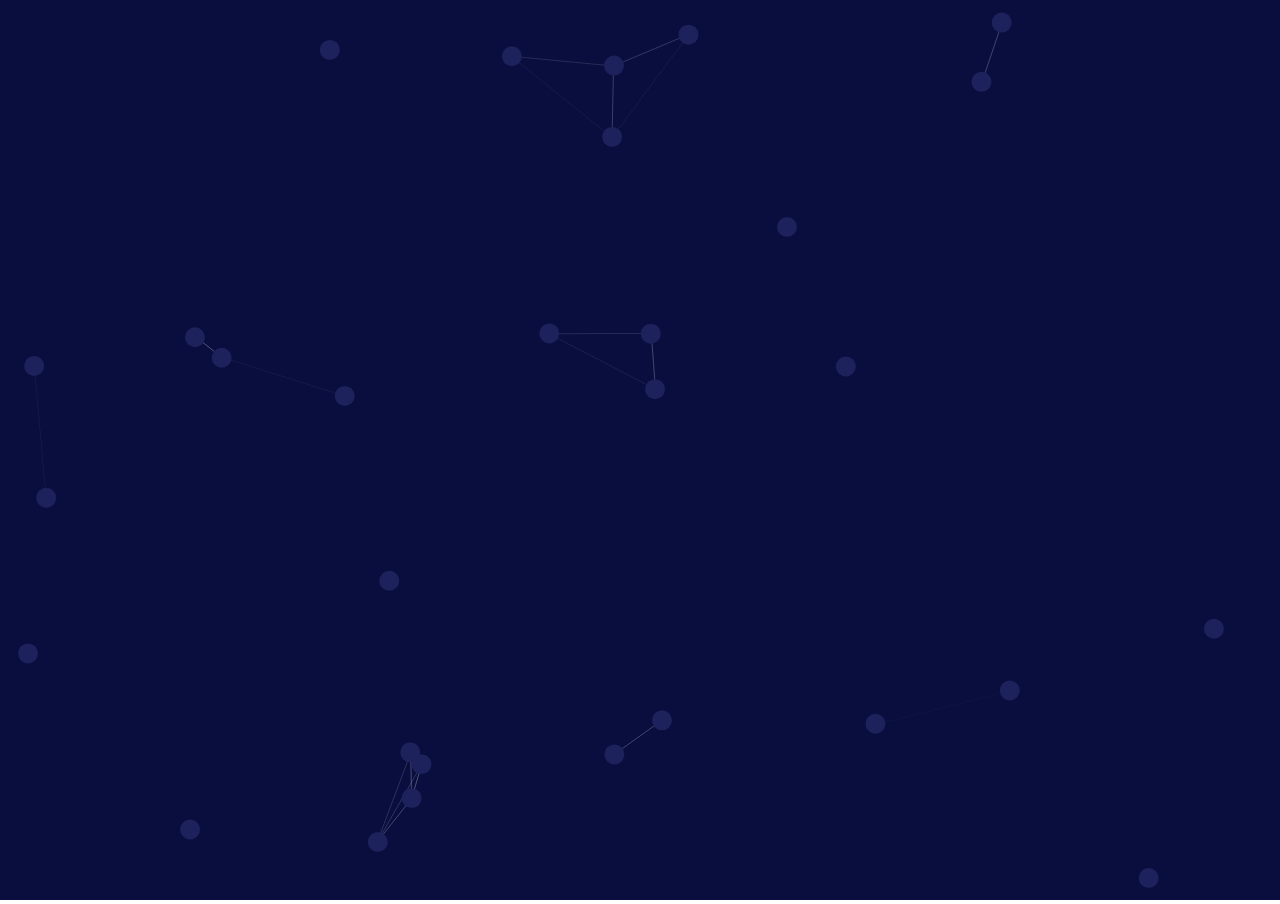
==== home.html @ faf8eda2 "hack to serve as a php app on heroku" ====
<!DOCTYPE html>
<html>
<head>
    <title>Magnovite 2014</title>

    <link rel="stylesheet" href="css/app.css" />
</head>
<body>
    <canvas id="canvas"></canvas>

    <script src="js/anim/utils.js"></script>
    <script src="js/anim/atom.js"></script>
    <script src="js/anim/anim.js"></script>

    <script>
    // get things rolling
    anim.init();
    </script>
</body>
</html>
---- css/app.css ----
html, body {
    width: 100%;
    height: 100%;
    margin: 0;
    padding: 0;
}

#canvas {
    background: #0a0e3e;
}
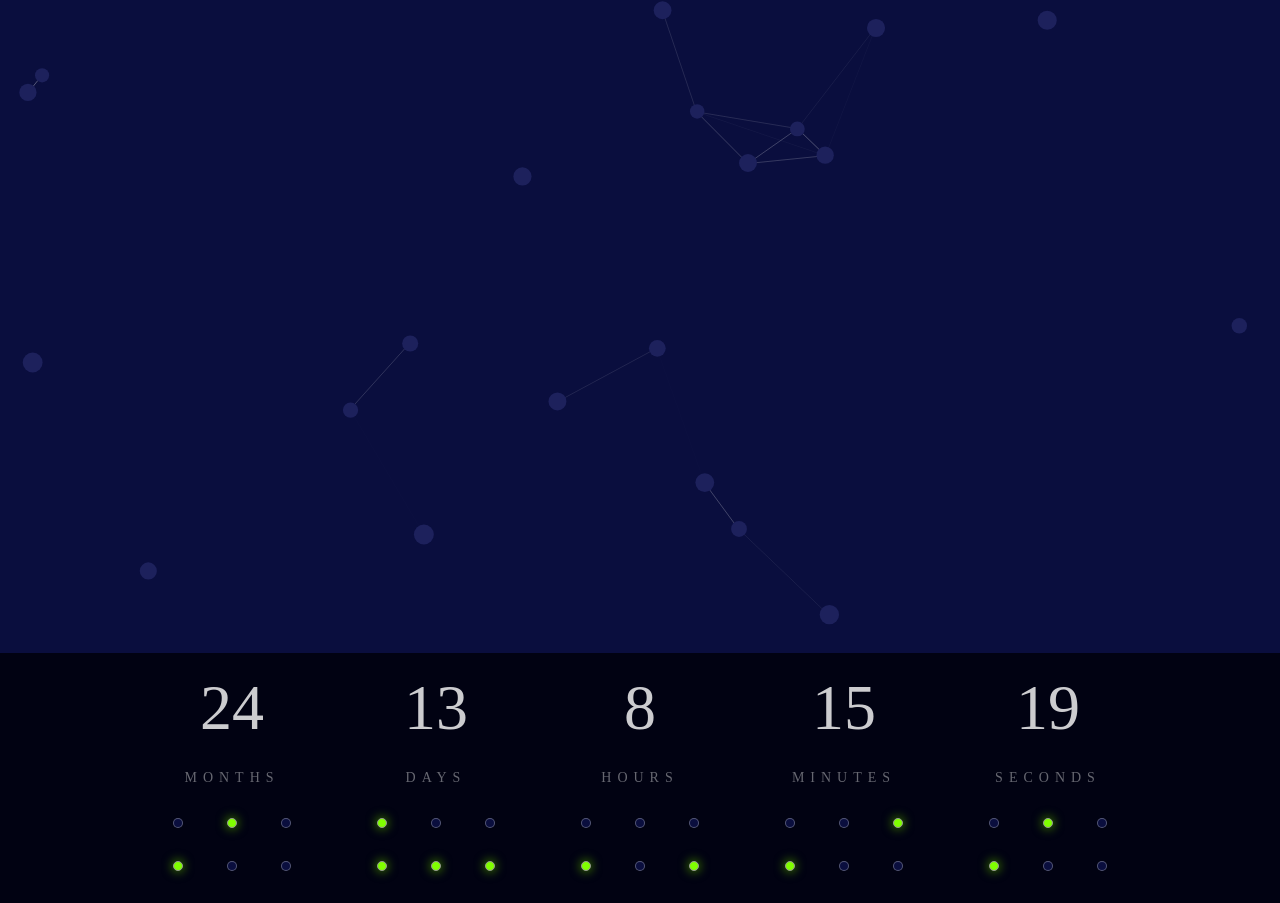
==== commit aa7fa35c: "add and style a timer" ====
--- a/home.html
+++ b/home.html
@@ -3,10 +3,76 @@
 <head>
     <title>Magnovite 2014</title>
 
+    <link rel="stylesheet" href="css/reset.css" />
     <link rel="stylesheet" href="css/app.css" />
 </head>
 <body>
-    <canvas id="canvas"></canvas>
+    <div class="landing">
+        <canvas id="canvas"></canvas>
+
+        <div class="timer">
+            <div class="block">
+                <p class="numeric">24</p>
+                <p class="description">months</p>
+                <div class="binary">
+                    <div class="dot"></div>
+                    <div class="dot on"></div>
+                    <div class="dot"></div>
+                    <div class="dot on"></div>
+                    <div class="dot"></div>
+                    <div class="dot"></div>
+                </div>
+            </div>
+            <div class="block">
+                <p class="numeric">13</p>
+                <p class="description">days</p>
+                <div class="binary">
+                    <div class="dot on"></div>
+                    <div class="dot"></div>
+                    <div class="dot"></div>
+                    <div class="dot on"></div>
+                    <div class="dot on"></div>
+                    <div class="dot on"></div>
+                </div>
+            </div>
+            <div class="block">
+                <p class="numeric">8</p>
+                <p class="description">hours</p>
+                <div class="binary">
+                    <div class="dot"></div>
+                    <div class="dot"></div>
+                    <div class="dot"></div>
+                    <div class="dot on"></div>
+                    <div class="dot"></div>
+                    <div class="dot on"></div>
+                </div>
+            </div>
+            <div class="block">
+                <p class="numeric">15</p>
+                <p class="description">minutes</p>
+                <div class="binary">
+                    <div class="dot"></div>
+                    <div class="dot"></div>
+                    <div class="dot on"></div>
+                    <div class="dot on"></div>
+                    <div class="dot"></div>
+                    <div class="dot"></div>
+                </div>
+            </div>
+            <div class="block">
+                <p class="numeric">19</p>
+                <p class="description">seconds</p>
+                <div class="binary">
+                    <div class="dot"></div>
+                    <div class="dot on"></div>
+                    <div class="dot"></div>
+                    <div class="dot on"></div>
+                    <div class="dot"></div>
+                    <div class="dot"></div>
+                </div>
+            </div>
+        </div>
+    </div>
 
     <script src="js/anim/utils.js"></script>
     <script src="js/anim/atom.js"></script>
--- a/css/app.css
+++ b/css/app.css
@@ -1,3 +1,7 @@
+* {
+    box-sizing: border-box;
+}
+
 html, body {
     width: 100%;
     height: 100%;
@@ -8,3 +12,68 @@
 #canvas {
     background: #0a0e3e;
 }
+
+.landing {
+    position: relative;
+}
+
+.timer {
+    position: absolute;
+    bottom: 0;
+    left: 0;
+    width: 100%;
+    height: 250px;
+    background: #010212;
+    text-align: center;
+}
+
+.block {
+    width: 200px;
+    height: 250px;
+    display: inline-block;
+}
+
+.block .numeric {
+    color: rgba(255, 255, 255, 0.8);
+    height: 110px;
+    line-height: 110px;
+    font-size: 64px;
+}
+
+.block .description {
+    color: rgba(255, 255, 255, 0.4);
+    text-transform: uppercase;
+    letter-spacing: 6px;
+    font-size: 14px;
+    height: 30px;
+    text-align: center;
+    width: 100%;
+    line-height: 30px;
+}
+
+.block .binary {
+    height: 110px;
+    padding: 10px;
+    text-align: center;
+}
+
+.binary .dot {
+    width: 10px;
+    height: 10px;
+    border-radius: 10px;
+    margin: 15px 20px;
+    display: inline-block;
+
+    border: 1px solid rgba(255, 255, 255, 0.3);
+    background: #0a0e3e;
+
+    transition: all 125ms ease-out;
+}
+
+.binary .dot.on {
+    background: #80FF00;
+    border: 1px solid #969696;
+    box-shadow: 0px 0px 10px 2px #2F5E00;
+}
+
+
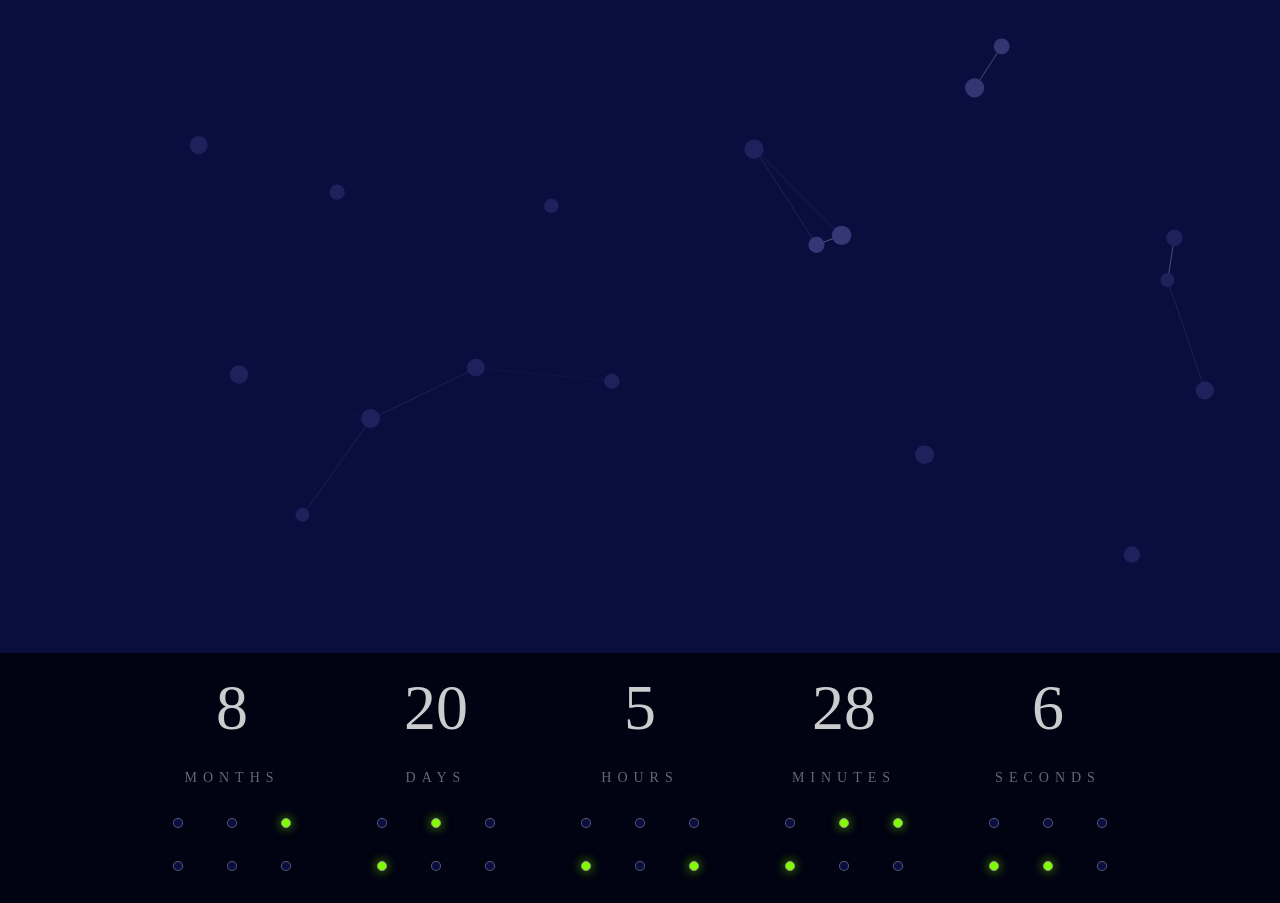
==== commit f71097e4: "implement binary countdown v1" ====
--- a/home.html
+++ b/home.html
@@ -11,7 +11,7 @@
         <canvas id="canvas"></canvas>
 
         <div class="timer">
-            <div class="block">
+            <div class="timer-block">
                 <p class="numeric">24</p>
                 <p class="description">months</p>
                 <div class="binary">
@@ -23,7 +23,7 @@
                     <div class="dot"></div>
                 </div>
             </div>
-            <div class="block">
+            <div class="timer-block">
                 <p class="numeric">13</p>
                 <p class="description">days</p>
                 <div class="binary">
@@ -35,7 +35,7 @@
                     <div class="dot on"></div>
                 </div>
             </div>
-            <div class="block">
+            <div class="timer-block">
                 <p class="numeric">8</p>
                 <p class="description">hours</p>
                 <div class="binary">
@@ -47,7 +47,7 @@
                     <div class="dot on"></div>
                 </div>
             </div>
-            <div class="block">
+            <div class="timer-block">
                 <p class="numeric">15</p>
                 <p class="description">minutes</p>
                 <div class="binary">
@@ -59,7 +59,7 @@
                     <div class="dot"></div>
                 </div>
             </div>
-            <div class="block">
+            <div class="timer-block">
                 <p class="numeric">19</p>
                 <p class="description">seconds</p>
                 <div class="binary">
@@ -74,6 +74,10 @@
         </div>
     </div>
 
+    <!-- libs -->
+    <script src="js/lib/countdown.js"></script>
+
+    <script src="js/timer.js"></script>
     <script src="js/anim/utils.js"></script>
     <script src="js/anim/atom.js"></script>
     <script src="js/anim/anim.js"></script>
@@ -81,6 +85,7 @@
     <script>
     // get things rolling
     anim.init();
+    new app.Timer();
     </script>
 </body>
 </html>
--- a/css/app.css
+++ b/css/app.css
@@ -27,20 +27,20 @@
     text-align: center;
 }
 
-.block {
+.timer-block {
     width: 200px;
     height: 250px;
     display: inline-block;
 }
 
-.block .numeric {
+.timer-block .numeric {
     color: rgba(255, 255, 255, 0.8);
     height: 110px;
     line-height: 110px;
     font-size: 64px;
 }
 
-.block .description {
+.timer-block .description {
     color: rgba(255, 255, 255, 0.4);
     text-transform: uppercase;
     letter-spacing: 6px;
@@ -51,7 +51,7 @@
     line-height: 30px;
 }
 
-.block .binary {
+.timer-block .binary {
     height: 110px;
     padding: 10px;
     text-align: center;
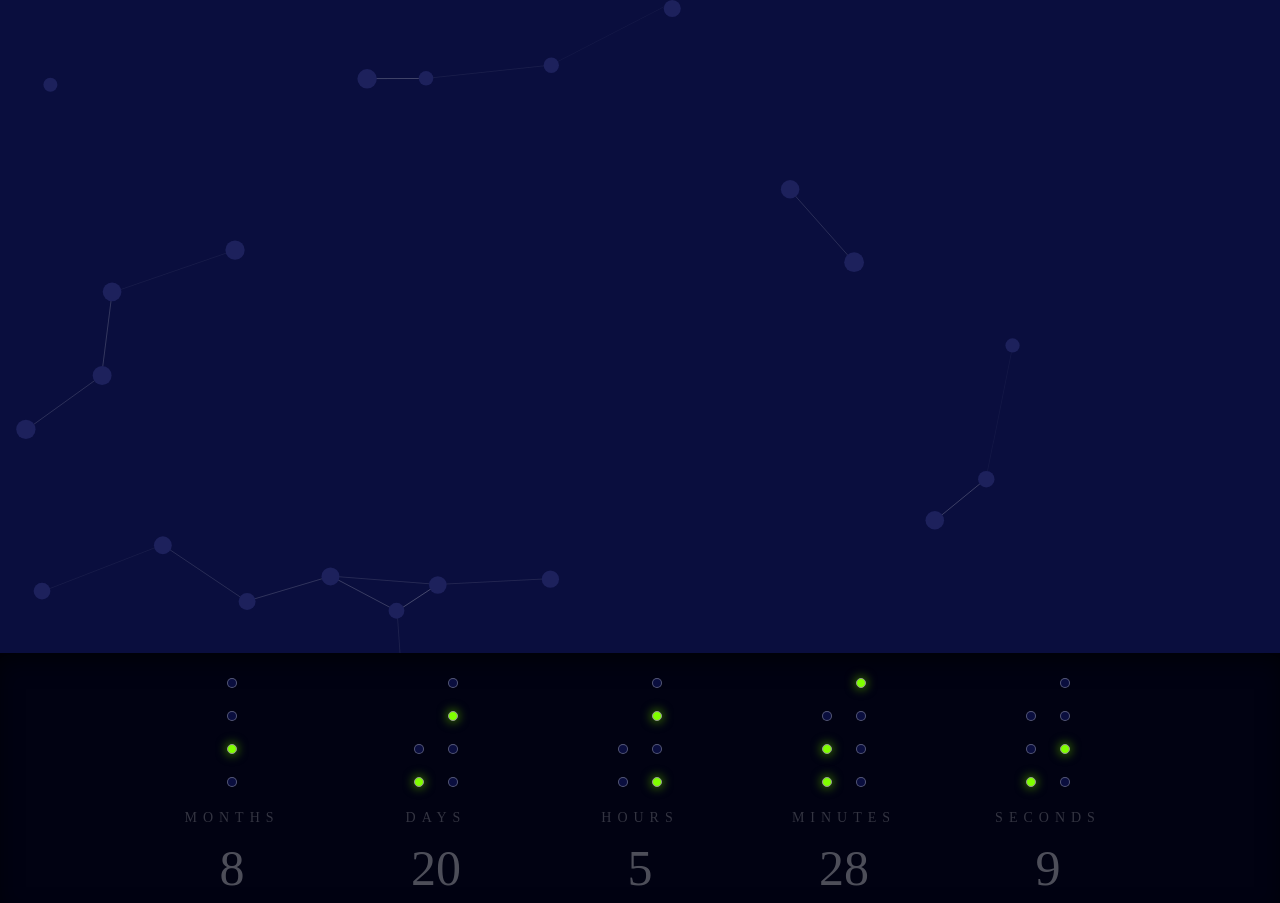
==== commit d3b4e6fc: "style new timer" ====
--- a/home.html
+++ b/home.html
@@ -12,80 +12,99 @@
 
         <div class="timer">
             <div class="timer-block">
+                <div class="binary">
+                    <div class="bin-col">
+                        <div class="dot"></div>
+                        <div class="dot on"></div>
+                        <div class="dot"></div>
+                        <div class="dot on"></div>
+                    </div>
+                </div>
+                <p class="description">months</p>
                 <p class="numeric">24</p>
-                <p class="description">months</p>
-                <div class="binary">
-                    <div class="dot"></div>
-                    <div class="dot on"></div>
-                    <div class="dot"></div>
-                    <div class="dot on"></div>
-                    <div class="dot"></div>
-                    <div class="dot"></div>
-                </div>
             </div>
             <div class="timer-block">
+                <div class="binary">
+                    <div class="bin-col">
+                        <div class="dot"></div>
+                        <div class="dot on"></div>
+                    </div>
+                    <div class="bin-col">
+                        <div class="dot"></div>
+                        <div class="dot on"></div>
+                        <div class="dot"></div>
+                        <div class="dot on"></div>
+                    </div>
+                </div>
+                <p class="description">days</p>
                 <p class="numeric">13</p>
-                <p class="description">days</p>
-                <div class="binary">
-                    <div class="dot on"></div>
-                    <div class="dot"></div>
-                    <div class="dot"></div>
-                    <div class="dot on"></div>
-                    <div class="dot on"></div>
-                    <div class="dot on"></div>
-                </div>
             </div>
             <div class="timer-block">
+                <div class="binary">
+                    <div class="bin-col">
+                        <div class="dot"></div>
+                        <div class="dot on"></div>
+                    </div>
+                    <div class="bin-col">
+                        <div class="dot on"></div>
+                        <div class="dot"></div>
+                        <div class="dot on"></div>
+                        <div class="dot on"></div>
+                    </div>
+                </div>
+                <p class="description">hours</p>
                 <p class="numeric">8</p>
-                <p class="description">hours</p>
-                <div class="binary">
-                    <div class="dot"></div>
-                    <div class="dot"></div>
-                    <div class="dot"></div>
-                    <div class="dot on"></div>
-                    <div class="dot"></div>
-                    <div class="dot on"></div>
-                </div>
             </div>
             <div class="timer-block">
+                <div class="binary">
+                    <div class="bin-col">
+                        <div class="dot on"></div>
+                        <div class="dot"></div>
+                        <div class="dot on"></div>
+                    </div>
+                    <div class="bin-col">
+                        <div class="dot"></div>
+                        <div class="dot on"></div>
+                        <div class="dot"></div>
+                        <div class="dot on"></div>
+                    </div>
+                </div>
+                <p class="description">minutes</p>
                 <p class="numeric">15</p>
-                <p class="description">minutes</p>
-                <div class="binary">
-                    <div class="dot"></div>
-                    <div class="dot"></div>
-                    <div class="dot on"></div>
-                    <div class="dot on"></div>
-                    <div class="dot"></div>
-                    <div class="dot"></div>
-                </div>
             </div>
             <div class="timer-block">
+                <div class="binary">
+                    <div class="bin-col">
+                        <div class="dot on"></div>
+                        <div class="dot"></div>
+                        <div class="dot on"></div>
+                    </div>
+                    <div class="bin-col">
+                        <div class="dot"></div>
+                        <div class="dot on"></div>
+                        <div class="dot"></div>
+                        <div class="dot on"></div>
+                    </div>
+                </div>
+                <p class="description">seconds</p>
                 <p class="numeric">19</p>
-                <p class="description">seconds</p>
-                <div class="binary">
-                    <div class="dot"></div>
-                    <div class="dot on"></div>
-                    <div class="dot"></div>
-                    <div class="dot on"></div>
-                    <div class="dot"></div>
-                    <div class="dot"></div>
-                </div>
             </div>
         </div>
     </div>
+</div>
 
-    <!-- libs -->
-    <script src="js/lib/countdown.js"></script>
+<!-- libs -->
+<script src="js/lib/countdown.js"></script>
 
-    <script src="js/timer.js"></script>
-    <script src="js/anim/utils.js"></script>
-    <script src="js/anim/atom.js"></script>
-    <script src="js/anim/anim.js"></script>
+<script src="js/timer.js"></script>
+<script src="js/anim/utils.js"></script>
+<script src="js/anim/atom.js"></script>
+<script src="js/anim/anim.js"></script>
 
-    <script>
+<script>
     // get things rolling
     anim.init();
     new app.Timer();
-    </script>
+</script>
 </body>
 </html>
--- a/css/app.css
+++ b/css/app.css
@@ -25,6 +25,7 @@
     height: 250px;
     background: #010212;
     text-align: center;
+    box-shadow: inset 0px 10px 30px -10px #000;
 }
 
 .timer-block {
@@ -34,14 +35,14 @@
 }
 
 .timer-block .numeric {
-    color: rgba(255, 255, 255, 0.8);
-    height: 110px;
-    line-height: 110px;
-    font-size: 64px;
+    color: rgba(255, 255, 255, 0.3);
+    height: 70px;
+    line-height: 70px;
+    font-size: 50px;
 }
 
 .timer-block .description {
-    color: rgba(255, 255, 255, 0.4);
+    color: rgba(255, 255, 255, 0.2);
     text-transform: uppercase;
     letter-spacing: 6px;
     font-size: 14px;
@@ -52,20 +53,26 @@
 }
 
 .timer-block .binary {
-    height: 110px;
+    height: 150px;
     padding: 10px;
     text-align: center;
 }
 
+.binary .bin-col {
+    display: inline-block;
+    margin: 5px 5px 0 5px;
+    width: 20px;
+    text-indent: center;
+}
+
 .binary .dot {
+    background: #0a0e3e;
+    border-radius: 10px;
+    border: 1px solid rgba(255, 255, 255, 0.3);
+    display: inline-block;
+    height: 10px;
+    margin: 10px auto;
     width: 10px;
-    height: 10px;
-    border-radius: 10px;
-    margin: 15px 20px;
-    display: inline-block;
-
-    border: 1px solid rgba(255, 255, 255, 0.3);
-    background: #0a0e3e;
 
     transition: all 125ms ease-out;
 }
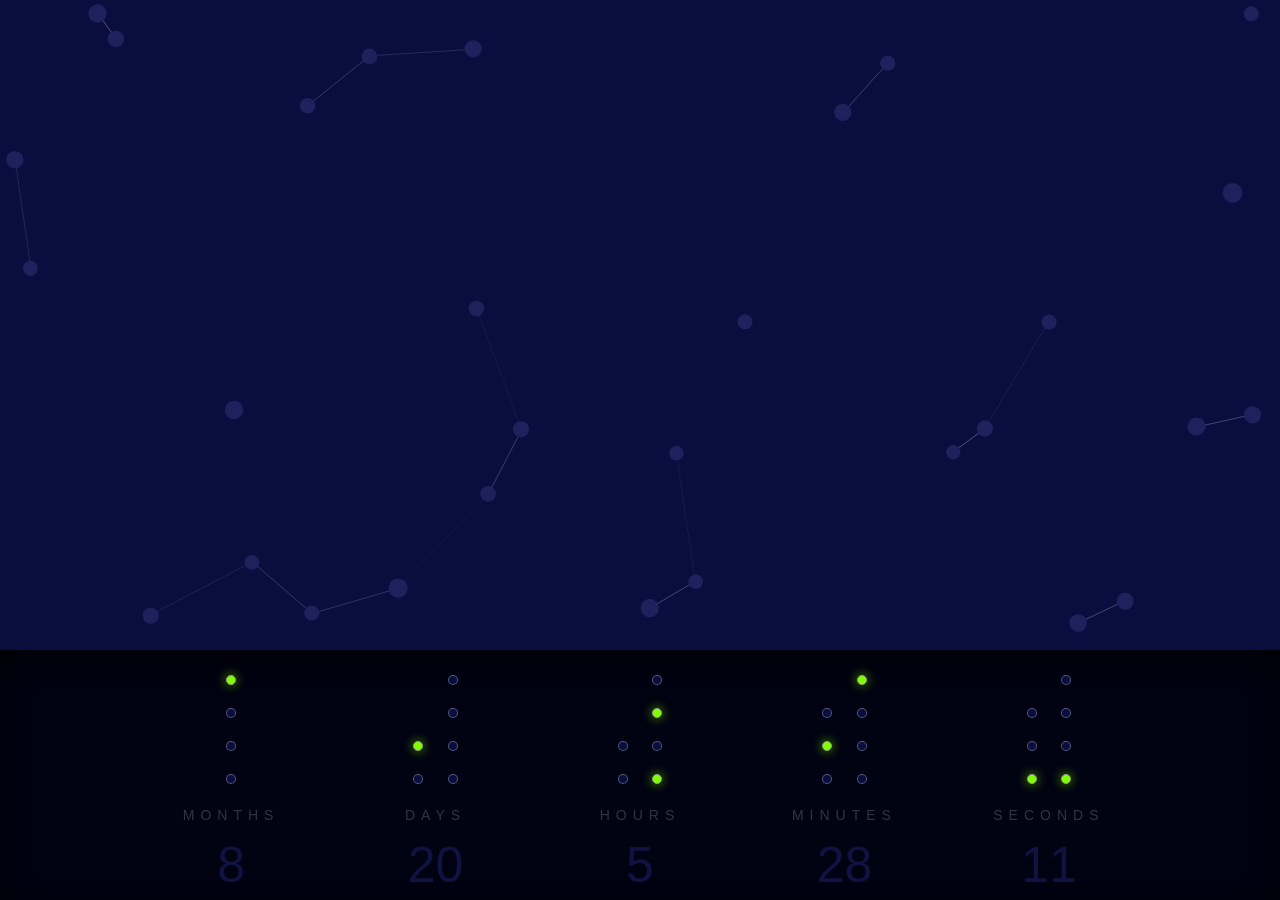
==== commit f74c9ed5: "redo canvas sizing" ====
--- a/home.html
+++ b/home.html
@@ -97,6 +97,7 @@
 <script src="js/lib/countdown.js"></script>
 
 <script src="js/timer.js"></script>
+<script src="js/anim/shape.js"></script>
 <script src="js/anim/utils.js"></script>
 <script src="js/anim/atom.js"></script>
 <script src="js/anim/anim.js"></script>
--- a/css/app.css
+++ b/css/app.css
@@ -7,25 +7,31 @@
     height: 100%;
     margin: 0;
     padding: 0;
+    overflow: hidden;
+    font-family: 'Arial', 'Helvetica', sans-srif;
 }
 
 #canvas {
+    position: absolute;
     background: #0a0e3e;
+    left: 0;
+    bottom: 250px;
 }
 
 .landing {
+    height: 100%;
     position: relative;
 }
 
 .timer {
     position: absolute;
+    left: 0;
     bottom: 0;
-    left: 0;
     width: 100%;
     height: 250px;
     background: #010212;
     text-align: center;
-    box-shadow: inset 0px 10px 30px -10px #000;
+    box-shadow: inset 0px 10px 50px -10px #000;
 }
 
 .timer-block {
@@ -35,7 +41,7 @@
 }
 
 .timer-block .numeric {
-    color: rgba(255, 255, 255, 0.3);
+    color: rgba(16, 19, 65, 1);
     height: 70px;
     line-height: 70px;
     font-size: 50px;
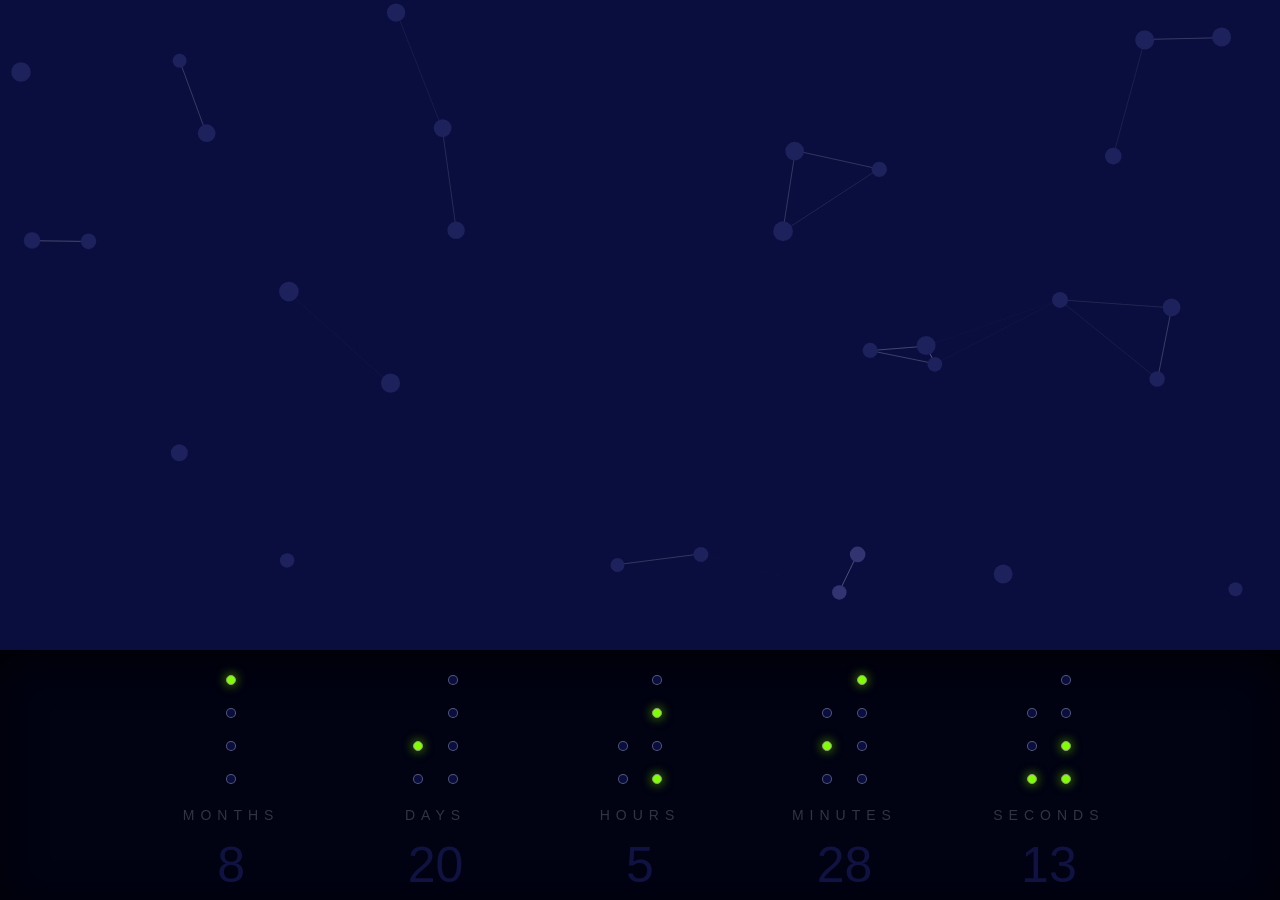
==== commit 201637b1: "indent issue in index, add new anim files" ====
--- a/home.html
+++ b/home.html
@@ -91,21 +91,21 @@
             </div>
         </div>
     </div>
-</div>
 
-<!-- libs -->
-<script src="js/lib/countdown.js"></script>
+    <!-- libs -->
+    <script src="js/lib/countdown.js"></script>
 
-<script src="js/timer.js"></script>
-<script src="js/anim/shape.js"></script>
-<script src="js/anim/utils.js"></script>
-<script src="js/anim/atom.js"></script>
-<script src="js/anim/anim.js"></script>
+    <script src="js/timer.js"></script>
+    <script src="js/anim/data.js"></script>
+    <script src="js/anim/shape.js"></script>
+    <script src="js/anim/utils.js"></script>
+    <script src="js/anim/atom.js"></script>
+    <script src="js/anim/anim.js"></script>
 
-<script>
+    <script>
     // get things rolling
     anim.init();
     new app.Timer();
-</script>
+    </script>
 </body>
 </html>
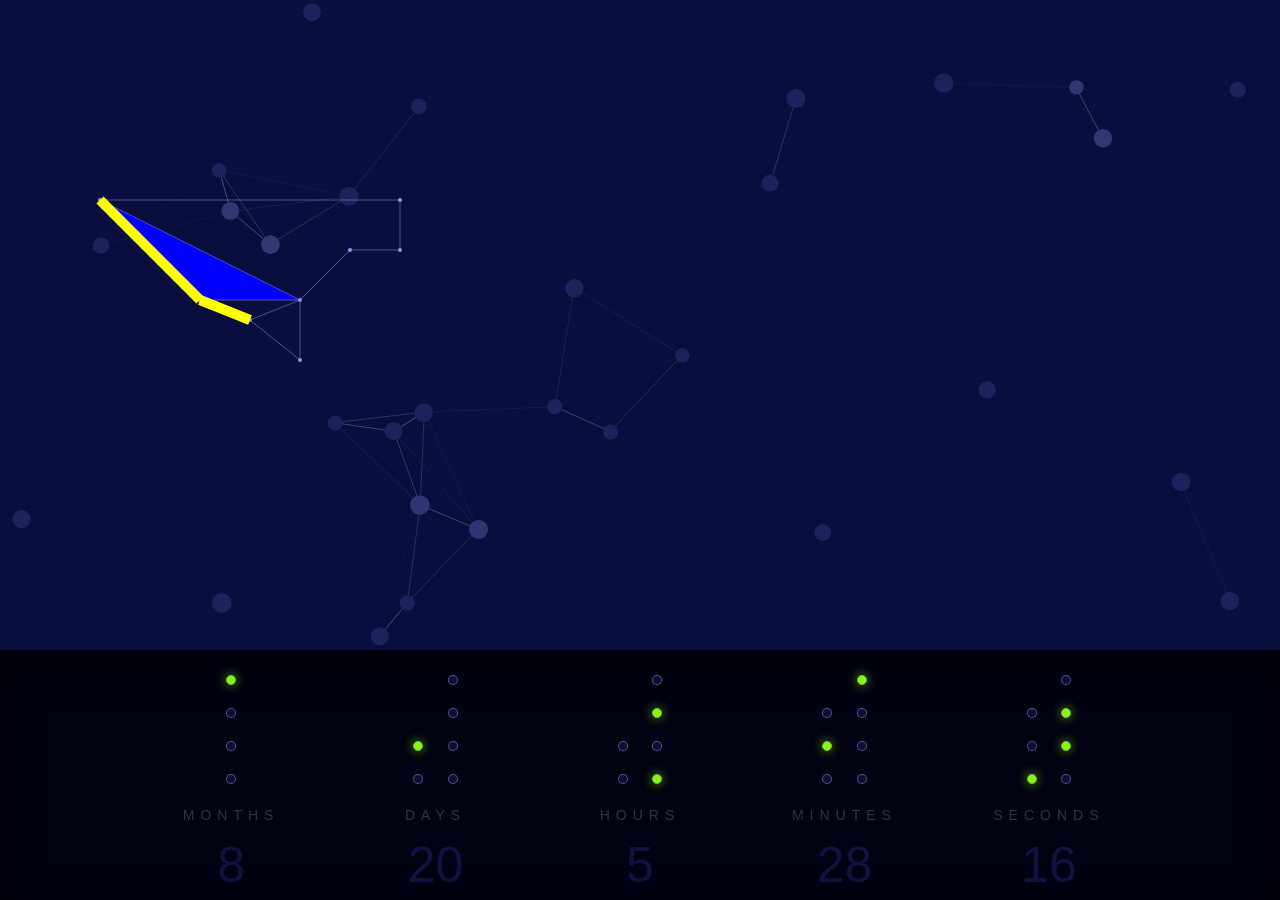
==== commit f6c7ed0f: "drawing shapes and their lines api" ====
--- a/home.html
+++ b/home.html
@@ -96,9 +96,12 @@
     <script src="js/lib/countdown.js"></script>
 
     <script src="js/timer.js"></script>
+
     <script src="js/anim/data.js"></script>
-    <script src="js/anim/shape.js"></script>
     <script src="js/anim/utils.js"></script>
+    <script src="js/anim/line.js"></script>
+    <script src="js/anim/triangle.js"></script>
+    <script src="js/anim/letter.js"></script>
     <script src="js/anim/atom.js"></script>
     <script src="js/anim/anim.js"></script>
 
